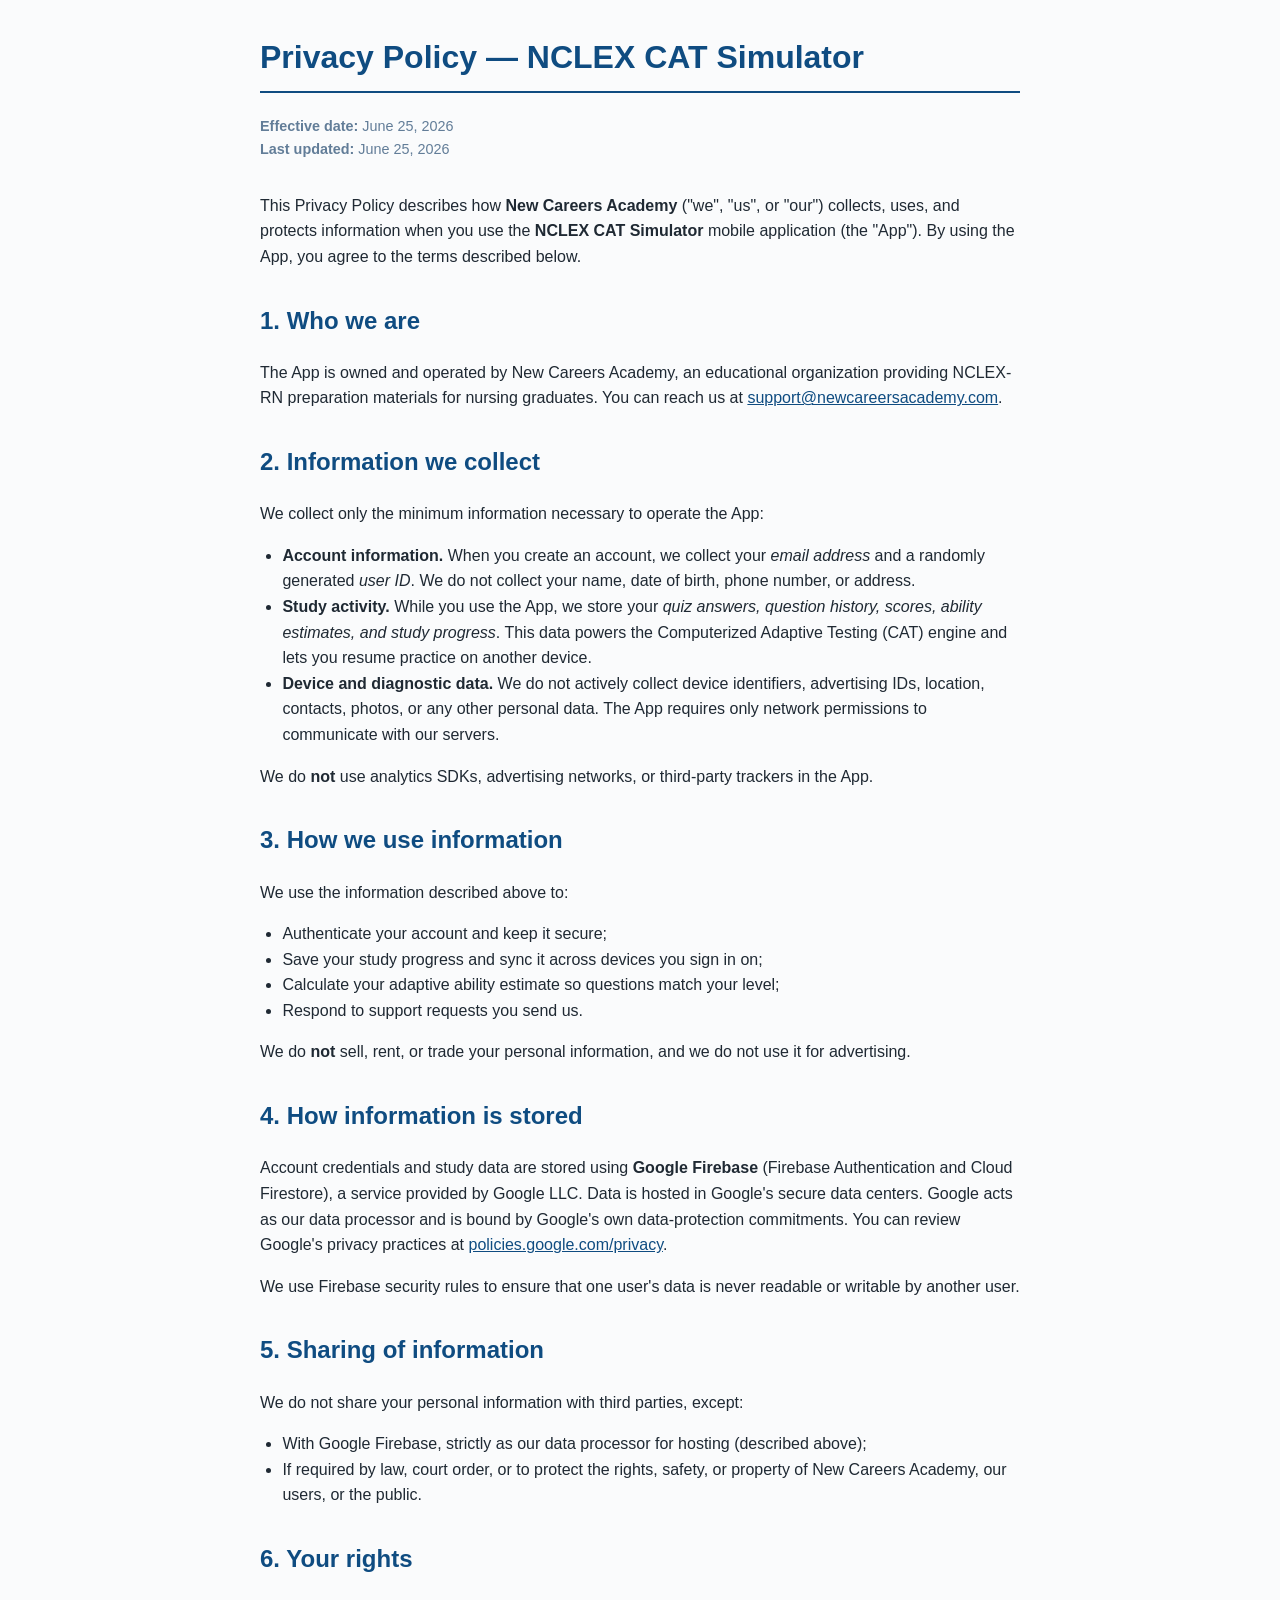
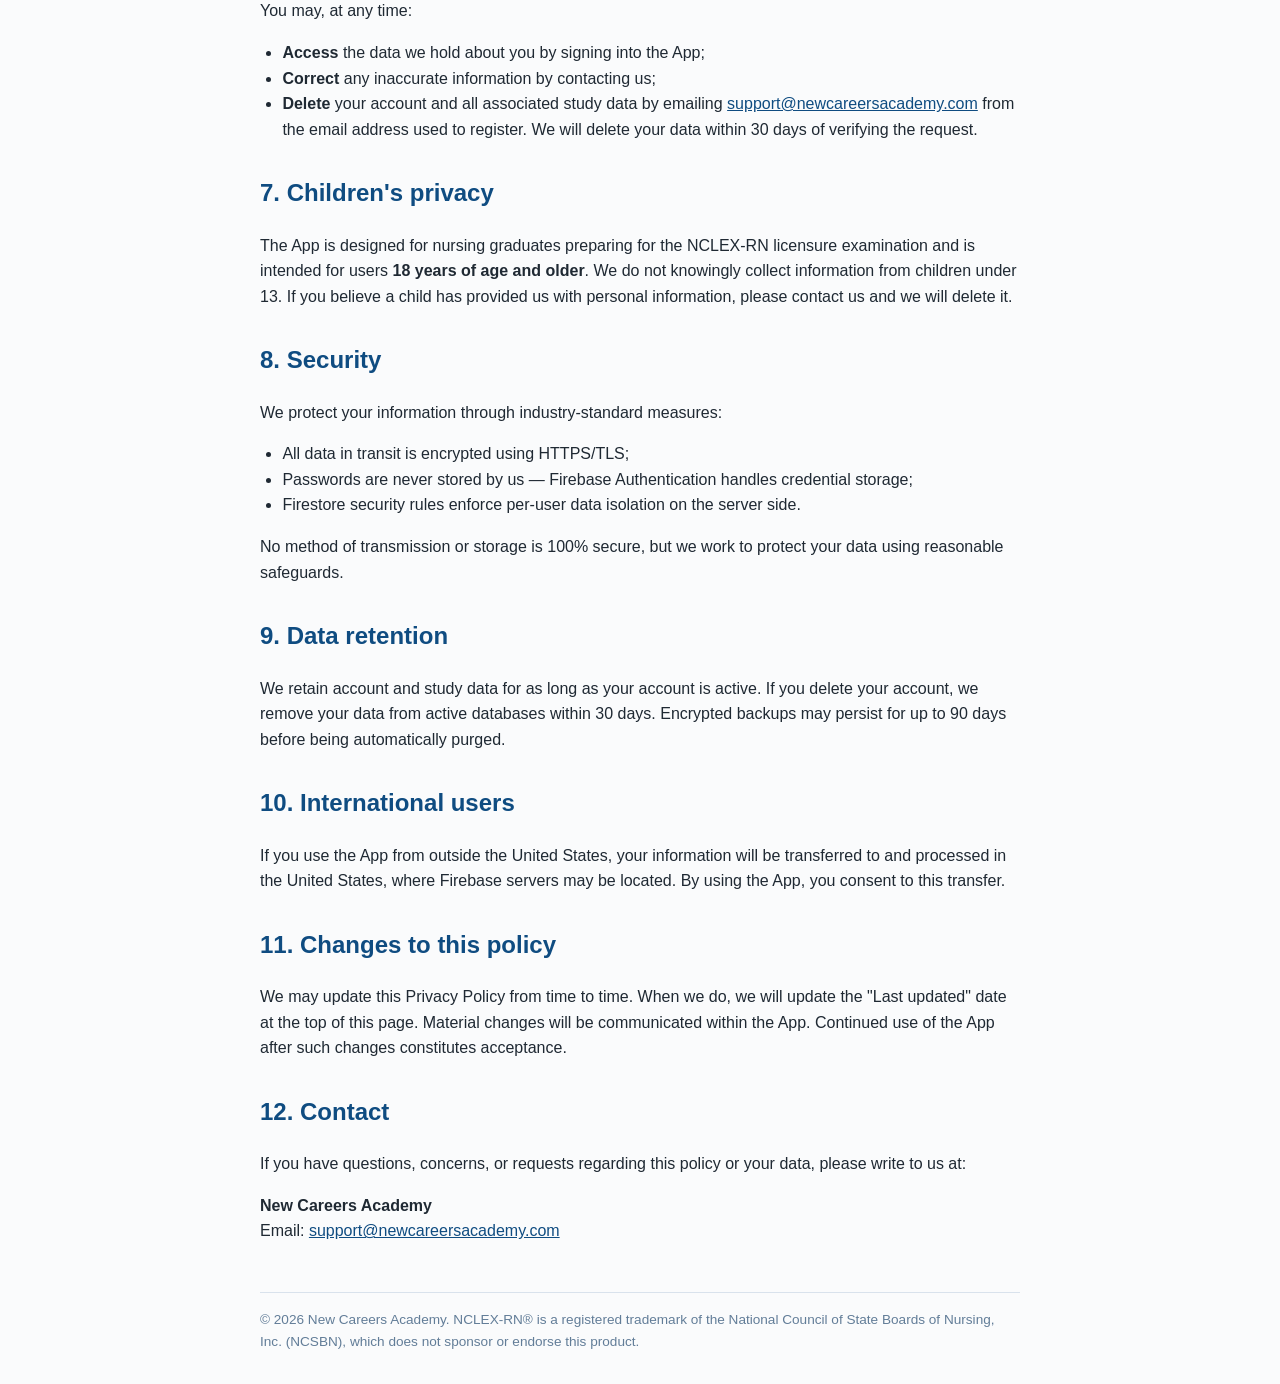
==== index.html @ 1f4c22bc "Add privacy policy" ====
<!DOCTYPE html>
<html lang="en">
<head>
<meta charset="UTF-8">
<meta name="viewport" content="width=device-width, initial-scale=1.0">
<title>Privacy Policy — NCLEX CAT Simulator</title>
<style>
  body { font-family: -apple-system, BlinkMacSystemFont, "Segoe UI", Roboto, sans-serif;
         max-width: 760px; margin: 2rem auto; padding: 0 1.25rem; line-height: 1.6;
         color: #1f2933; background: #fafbfc; }
  h1 { color: #0f4c81; border-bottom: 2px solid #0f4c81; padding-bottom: 0.5rem; }
  h2 { color: #0f4c81; margin-top: 2rem; }
  a { color: #0f4c81; }
  .meta { color: #627d98; font-size: 0.9rem; margin-bottom: 2rem; }
  ul { padding-left: 1.4rem; }
  code { background: #eef2f7; padding: 0.1rem 0.35rem; border-radius: 3px; font-size: 0.92em; }
  footer { margin-top: 3rem; padding-top: 1rem; border-top: 1px solid #d9e2ec;
           color: #627d98; font-size: 0.85rem; }
</style>
</head>
<body>

<h1>Privacy Policy — NCLEX CAT Simulator</h1>
<p class="meta"><strong>Effective date:</strong> June 25, 2026<br>
<strong>Last updated:</strong> June 25, 2026</p>

<p>This Privacy Policy describes how <strong>New Careers Academy</strong> ("we", "us", or "our")
collects, uses, and protects information when you use the <strong>NCLEX CAT Simulator</strong>
mobile application (the "App"). By using the App, you agree to the terms described below.</p>

<h2>1. Who we are</h2>
<p>The App is owned and operated by New Careers Academy, an educational organization providing
NCLEX-RN preparation materials for nursing graduates. You can reach us at
<a href="mailto:support@newcareersacademy.com">support@newcareersacademy.com</a>.</p>

<h2>2. Information we collect</h2>
<p>We collect only the minimum information necessary to operate the App:</p>
<ul>
  <li><strong>Account information.</strong> When you create an account, we collect your
      <em>email address</em> and a randomly generated <em>user ID</em>. We do not collect your
      name, date of birth, phone number, or address.</li>
  <li><strong>Study activity.</strong> While you use the App, we store your <em>quiz answers,
      question history, scores, ability estimates, and study progress</em>. This data powers
      the Computerized Adaptive Testing (CAT) engine and lets you resume practice on
      another device.</li>
  <li><strong>Device and diagnostic data.</strong> We do not actively collect device
      identifiers, advertising IDs, location, contacts, photos, or any other personal data.
      The App requires only network permissions to communicate with our servers.</li>
</ul>
<p>We do <strong>not</strong> use analytics SDKs, advertising networks, or third-party
trackers in the App.</p>

<h2>3. How we use information</h2>
<p>We use the information described above to:</p>
<ul>
  <li>Authenticate your account and keep it secure;</li>
  <li>Save your study progress and sync it across devices you sign in on;</li>
  <li>Calculate your adaptive ability estimate so questions match your level;</li>
  <li>Respond to support requests you send us.</li>
</ul>
<p>We do <strong>not</strong> sell, rent, or trade your personal information, and we do not
use it for advertising.</p>

<h2>4. How information is stored</h2>
<p>Account credentials and study data are stored using <strong>Google Firebase</strong>
(Firebase Authentication and Cloud Firestore), a service provided by Google LLC. Data is
hosted in Google's secure data centers. Google acts as our data processor and is bound by
Google's own data-protection commitments. You can review Google's privacy practices at
<a href="https://policies.google.com/privacy" target="_blank" rel="noopener">policies.google.com/privacy</a>.</p>
<p>We use Firebase security rules to ensure that one user's data is never readable or
writable by another user.</p>

<h2>5. Sharing of information</h2>
<p>We do not share your personal information with third parties, except:</p>
<ul>
  <li>With Google Firebase, strictly as our data processor for hosting (described above);</li>
  <li>If required by law, court order, or to protect the rights, safety, or property of
      New Careers Academy, our users, or the public.</li>
</ul>

<h2>6. Your rights</h2>
<p>You may, at any time:</p>
<ul>
  <li><strong>Access</strong> the data we hold about you by signing into the App;</li>
  <li><strong>Correct</strong> any inaccurate information by contacting us;</li>
  <li><strong>Delete</strong> your account and all associated study data by emailing
      <a href="mailto:support@newcareersacademy.com">support@newcareersacademy.com</a>
      from the email address used to register. We will delete your data within 30 days
      of verifying the request.</li>
</ul>

<h2>7. Children's privacy</h2>
<p>The App is designed for nursing graduates preparing for the NCLEX-RN licensure
examination and is intended for users <strong>18 years of age and older</strong>. We do
not knowingly collect information from children under 13. If you believe a child has
provided us with personal information, please contact us and we will delete it.</p>

<h2>8. Security</h2>
<p>We protect your information through industry-standard measures:</p>
<ul>
  <li>All data in transit is encrypted using HTTPS/TLS;</li>
  <li>Passwords are never stored by us — Firebase Authentication handles credential storage;</li>
  <li>Firestore security rules enforce per-user data isolation on the server side.</li>
</ul>
<p>No method of transmission or storage is 100% secure, but we work to protect your data
using reasonable safeguards.</p>

<h2>9. Data retention</h2>
<p>We retain account and study data for as long as your account is active. If you delete
your account, we remove your data from active databases within 30 days. Encrypted backups
may persist for up to 90 days before being automatically purged.</p>

<h2>10. International users</h2>
<p>If you use the App from outside the United States, your information will be transferred
to and processed in the United States, where Firebase servers may be located. By using the
App, you consent to this transfer.</p>

<h2>11. Changes to this policy</h2>
<p>We may update this Privacy Policy from time to time. When we do, we will update the
"Last updated" date at the top of this page. Material changes will be communicated
within the App. Continued use of the App after such changes constitutes acceptance.</p>

<h2>12. Contact</h2>
<p>If you have questions, concerns, or requests regarding this policy or your data, please
write to us at:</p>
<p><strong>New Careers Academy</strong><br>
Email: <a href="mailto:support@newcareersacademy.com">support@newcareersacademy.com</a></p>

<footer>
  &copy; 2026 New Careers Academy. NCLEX-RN&reg; is a registered trademark of the National
  Council of State Boards of Nursing, Inc. (NCSBN), which does not sponsor or endorse this
  product.
</footer>

</body>
</html>
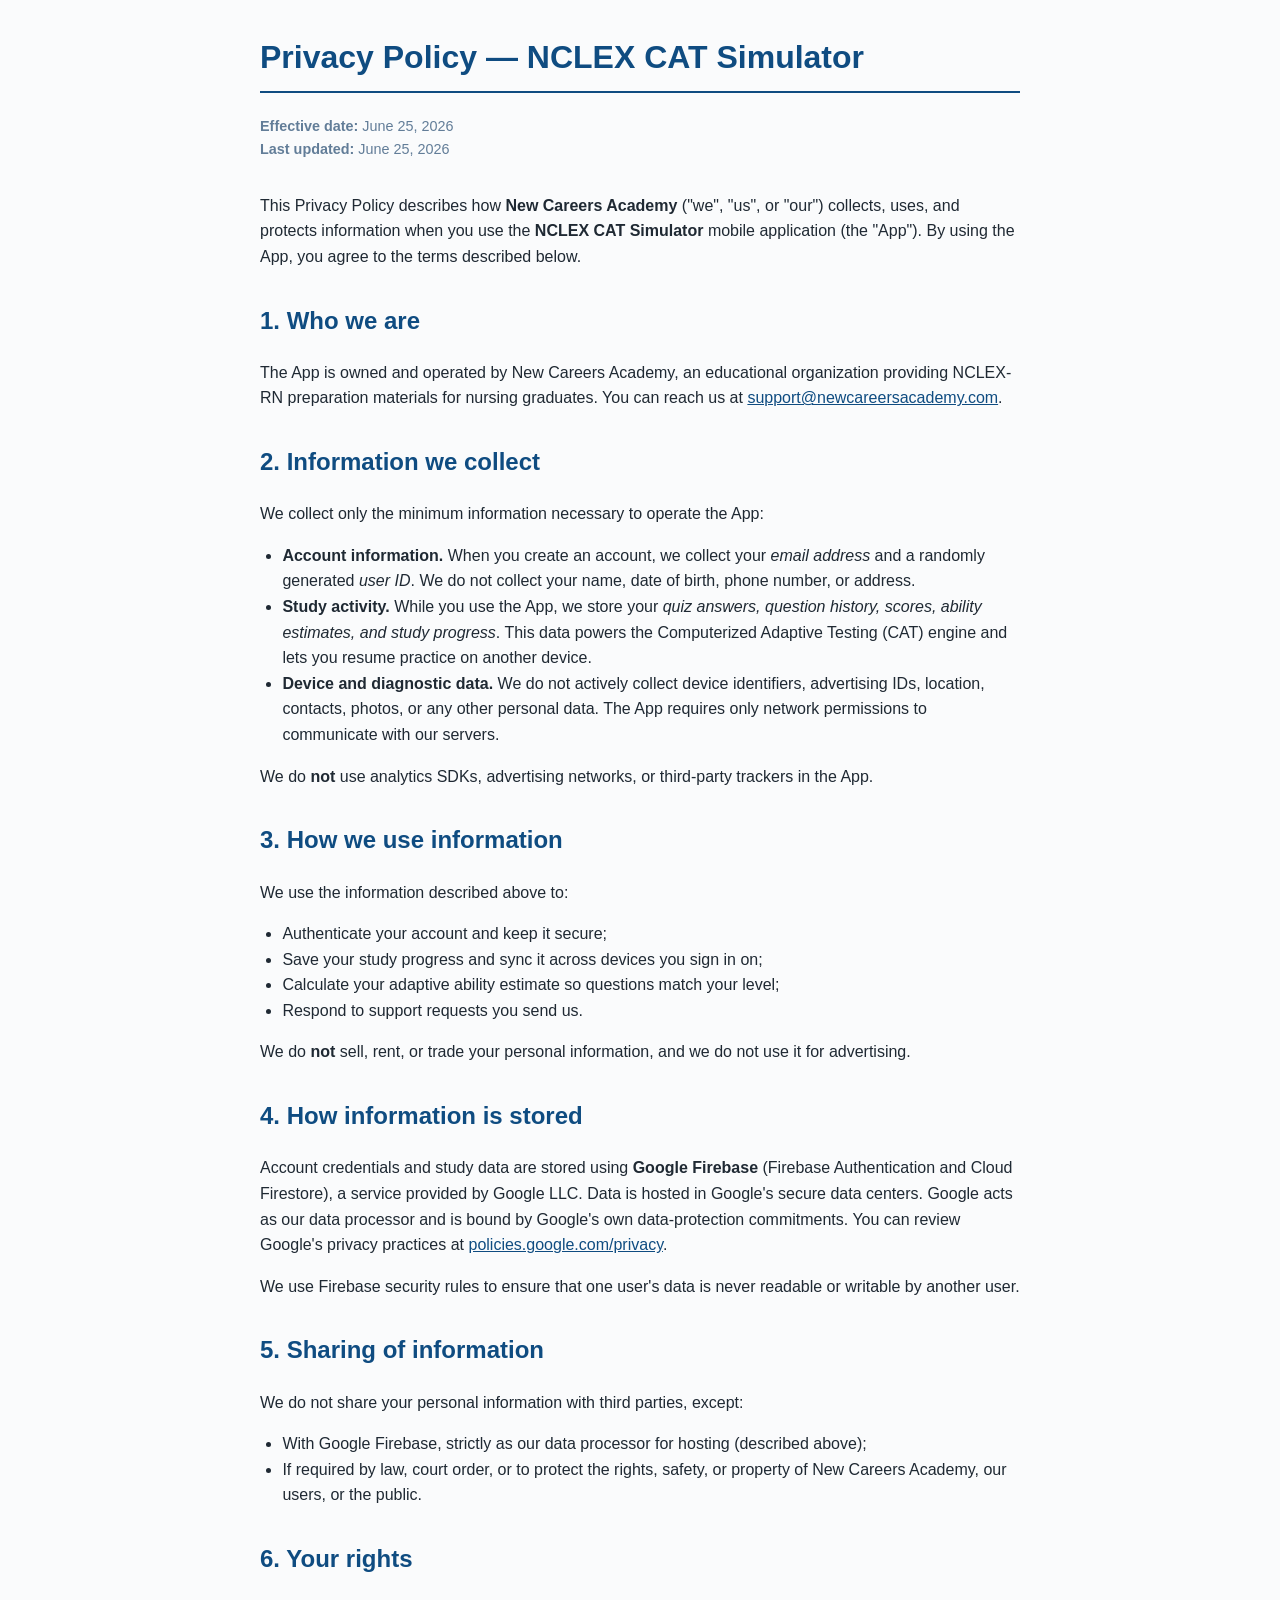
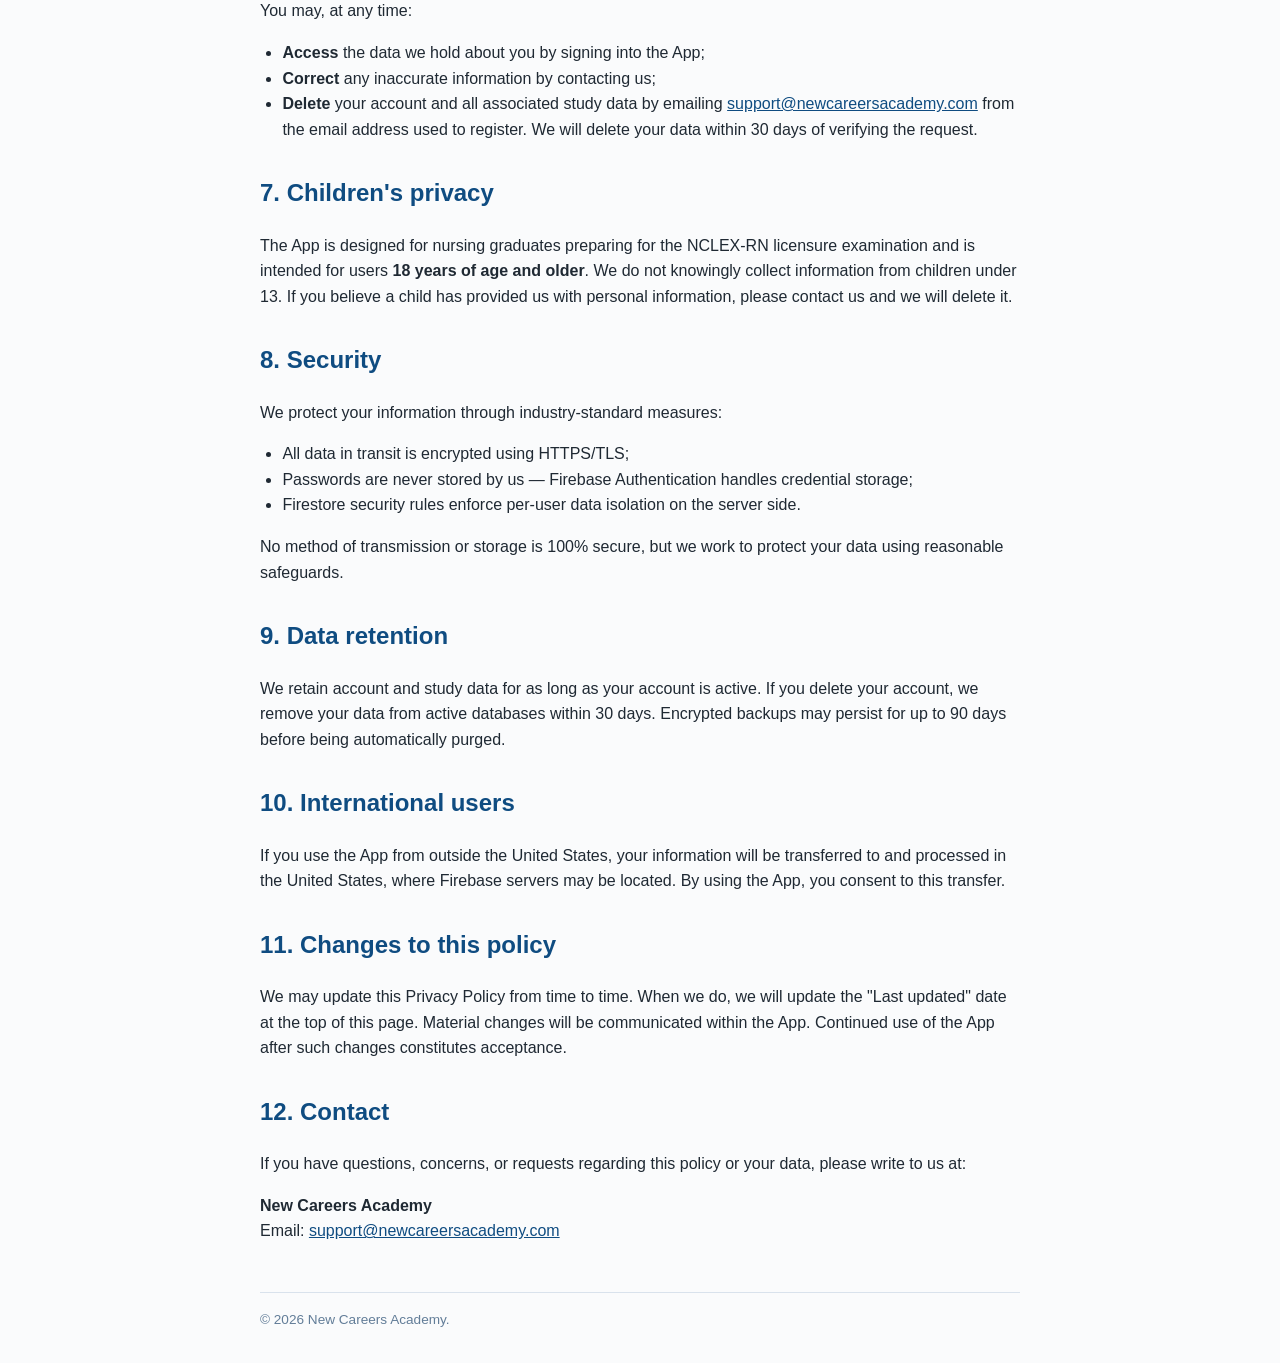
==== commit 6a08b5d3: "Remove NCSBN trademark disclaimer from all pages Co-Authored-By: Claude Opus 4.6 <noreply@anthropic." ====
--- a/index.html
+++ b/index.html
@@ -127,9 +127,7 @@
 Email: <a href="mailto:support@newcareersacademy.com">support@newcareersacademy.com</a></p>
 
 <footer>
-  &copy; 2026 New Careers Academy. NCLEX-RN&reg; is a registered trademark of the National
-  Council of State Boards of Nursing, Inc. (NCSBN), which does not sponsor or endorse this
-  product.
+  &copy; 2026 New Careers Academy.
 </footer>
 
 </body>
